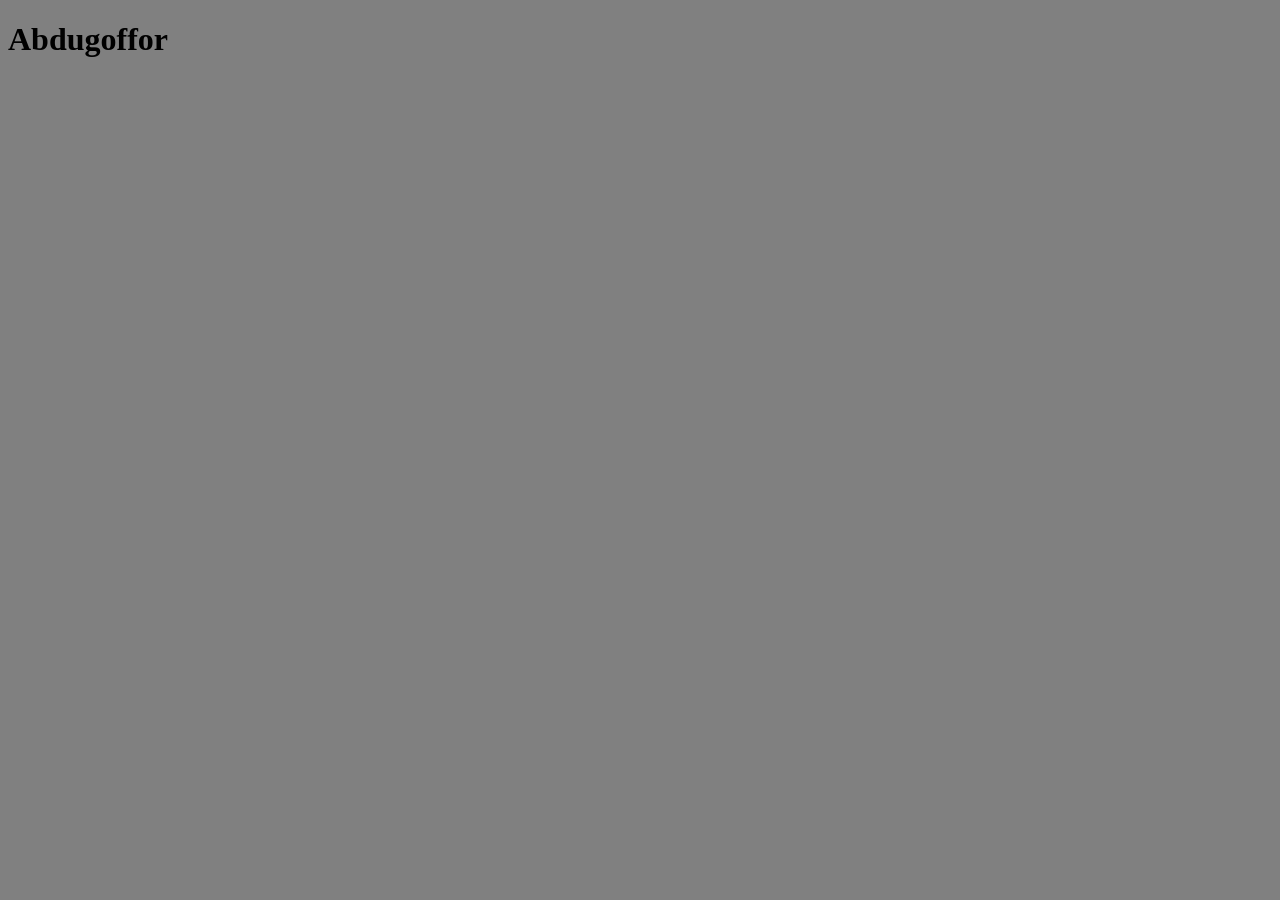
==== index.html @ f46efab1 "test" ====
<!DOCTYPE html>
<html lang="en">
<head>
    <meta charset="UTF-8">
    <meta name="viewport" content="width=device-width, initial-scale=1.0">
    <title>Document</title>
</head>
<body bgcolor="grey">
    <h1>Abdugoffor</h1>
</body>
</html>
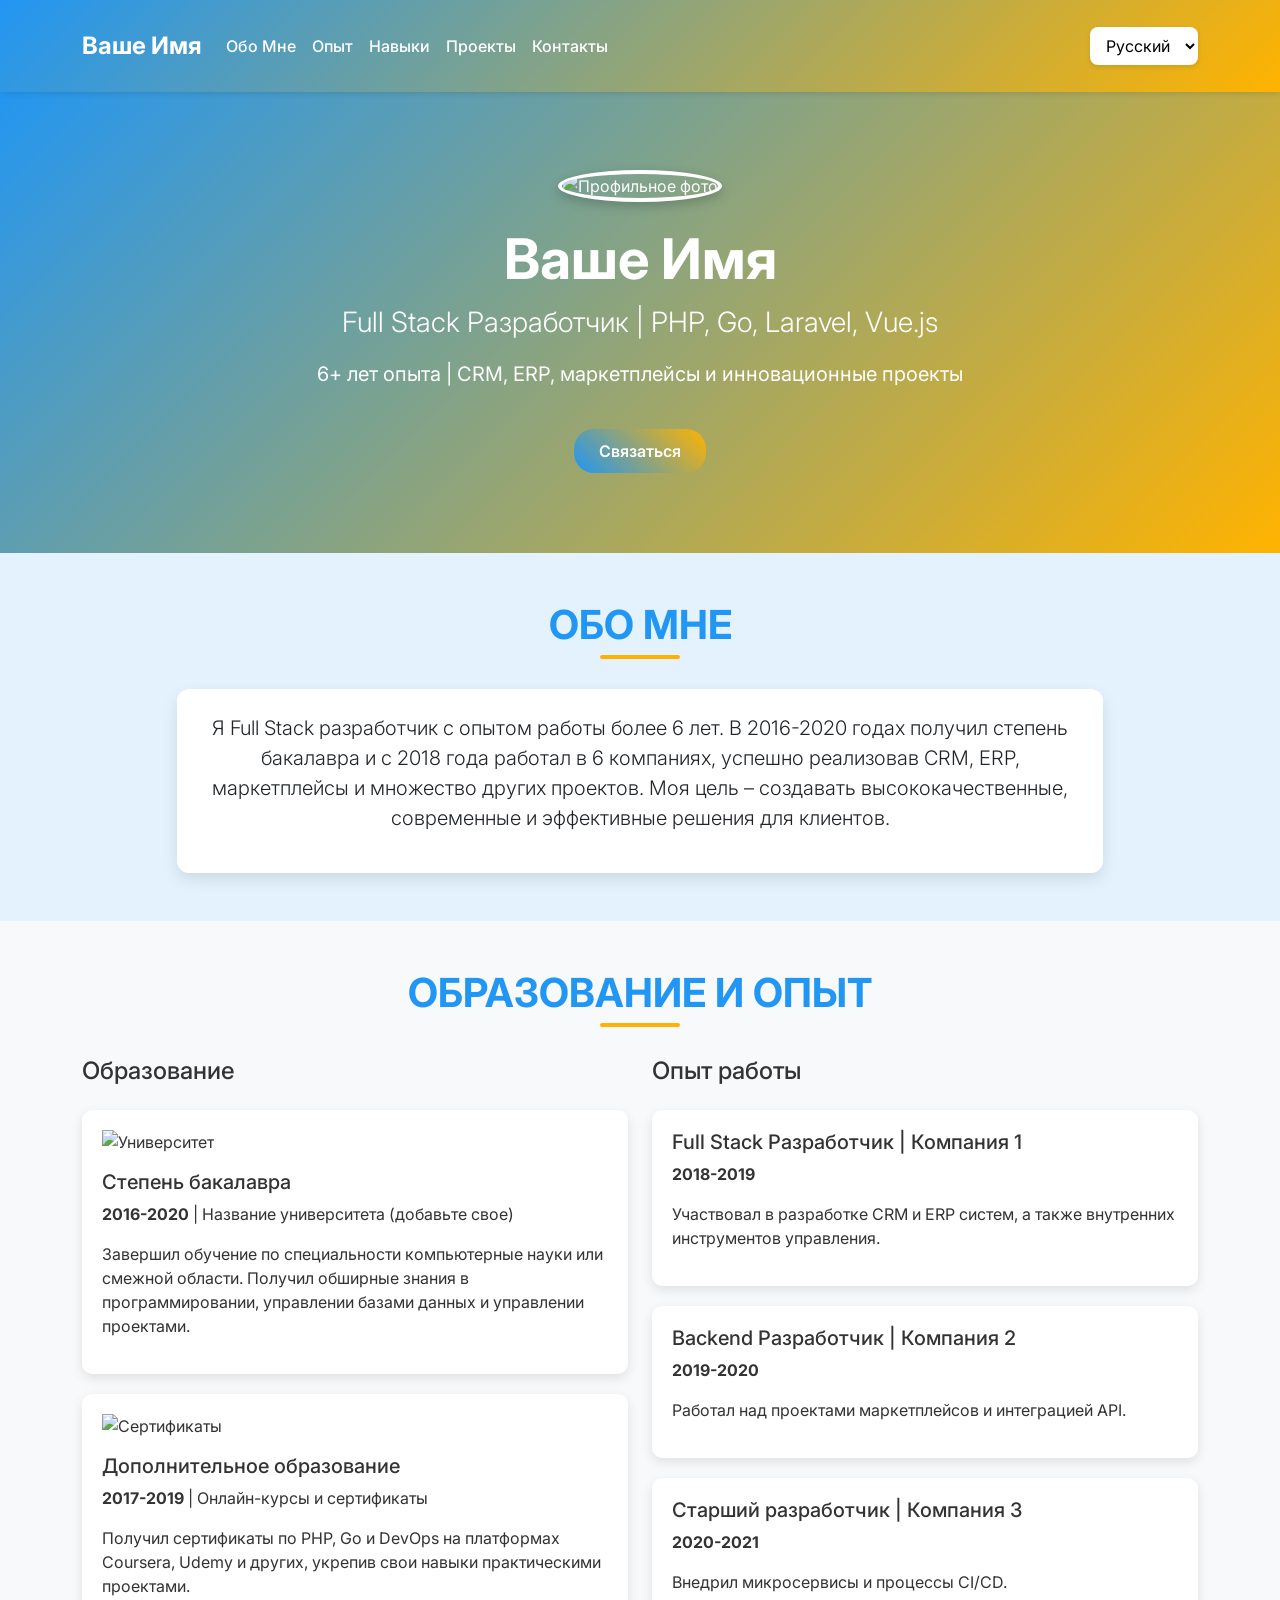
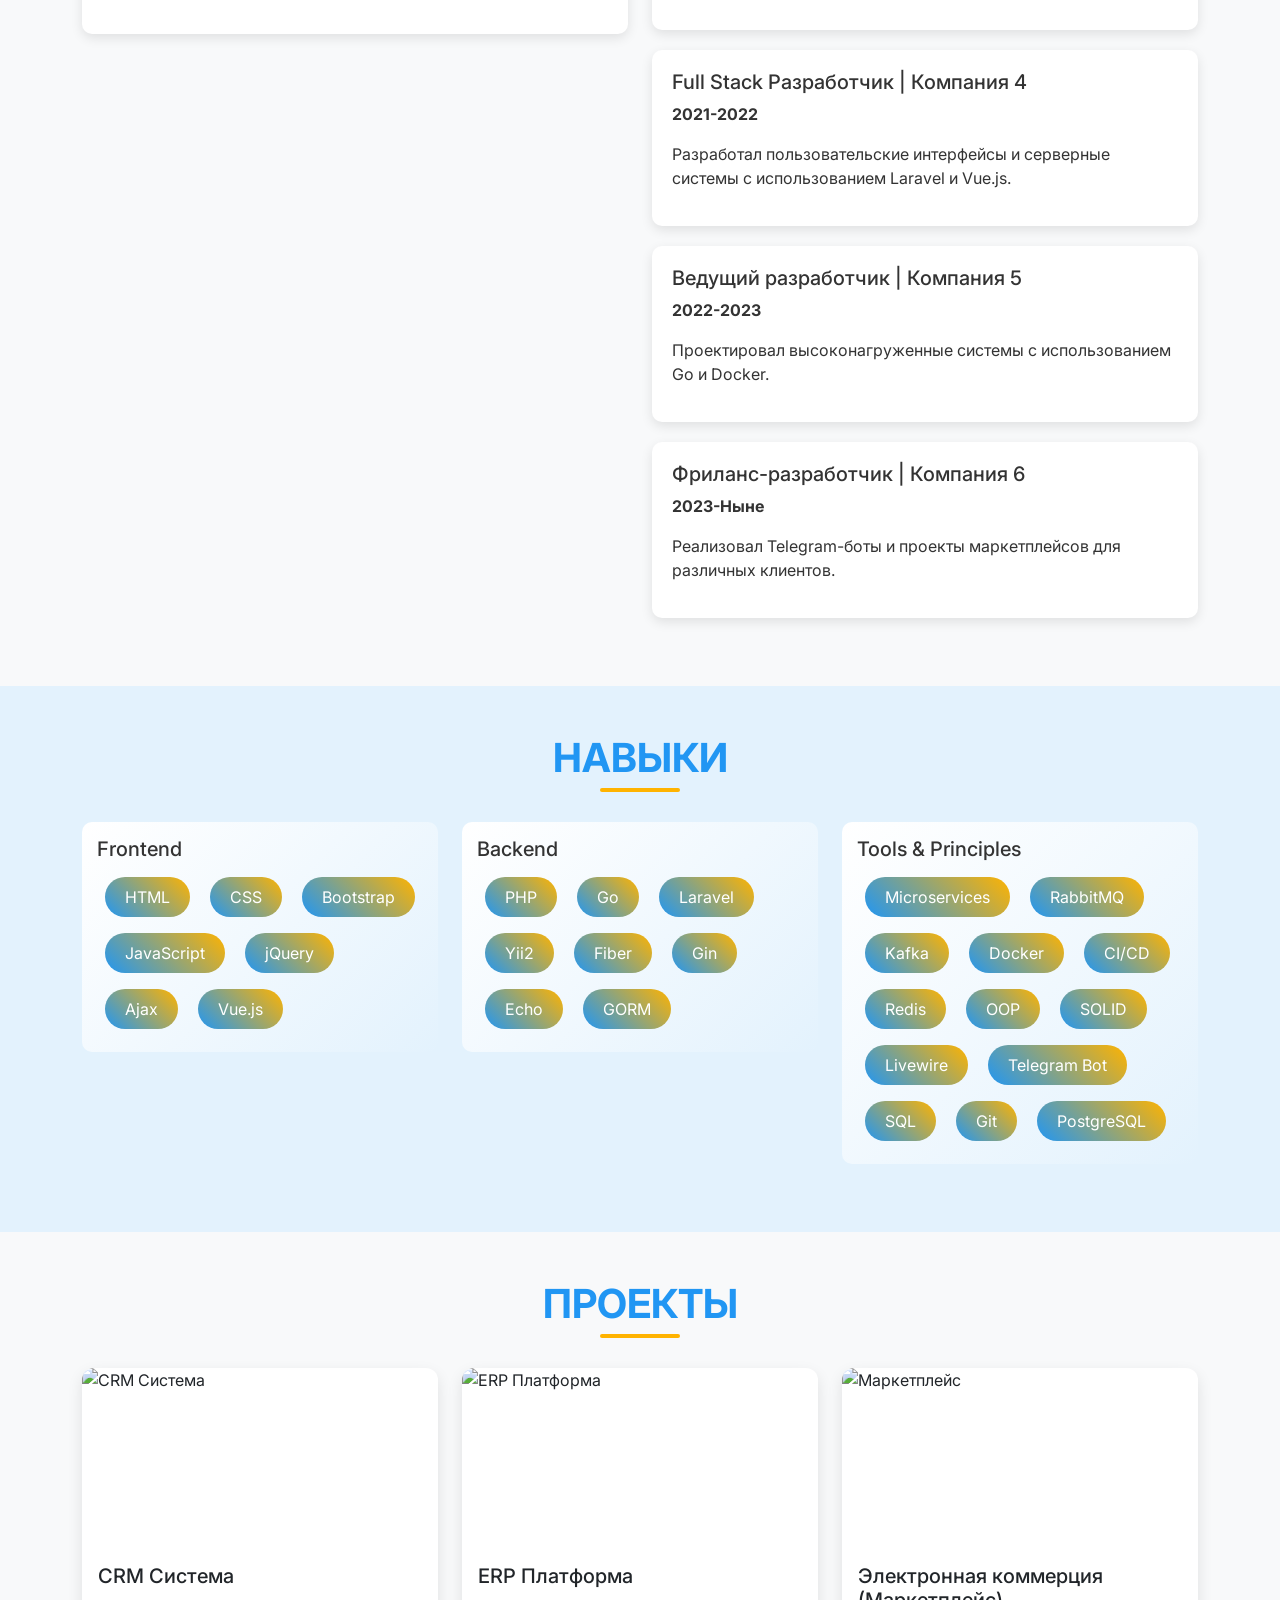
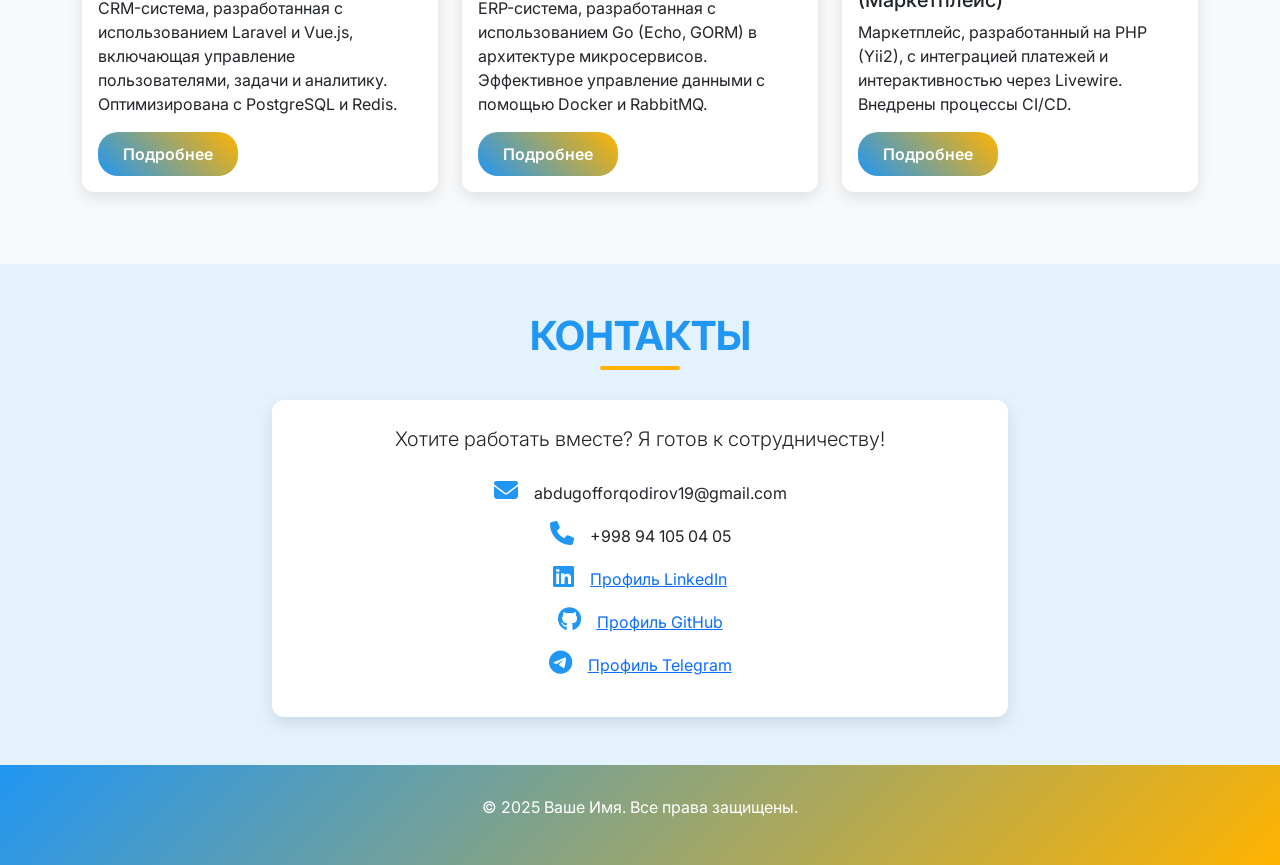
==== commit e0856cbf: "change" ====
--- a/index.html
+++ b/index.html
@@ -1,11 +1,260 @@
 <!DOCTYPE html>
-<html lang="en">
+<html lang="ru">
 <head>
     <meta charset="UTF-8">
     <meta name="viewport" content="width=device-width, initial-scale=1.0">
-    <title>Document</title>
+    <title>Ваше Имя - Full Stack Разработчик</title>
+    <link href="assets/css/bootstrap.min.css" rel="stylesheet">
+    <link rel="stylesheet" href="https://cdnjs.cloudflare.com/ajax/libs/font-awesome/6.4.0/css/all.min.css">
+    <link href="https://fonts.googleapis.com/css2?family=Inter:wght@300;400;600;700&display=swap" rel="stylesheet">
+    <link rel="stylesheet" href="assets/css/style.css">
 </head>
-<body bgcolor="grey">
-    <h1>Abdugoffor</h1>
+<body id="home">
+    <!-- Header with Menu and Language Controls -->
+    <header class="header">
+        <nav class="navbar navbar-expand-lg">
+            <div class="container">
+                <a class="navbar-brand" href="#home" data-translate="nav_name">Ваше Имя</a>
+                <button class="navbar-toggler" type="button" data-bs-toggle="collapse" data-bs-target="#navbarNav"
+                    aria-controls="navbarNav" aria-expanded="false" aria-label="Toggle navigation">
+                    <span class="navbar-toggler-icon"></span>
+                </button>
+                <div class="collapse navbar-collapse" id="navbarNav">
+                    <ul class="navbar-nav me-auto">
+                        <li class="nav-item"><a class="nav-link" href="#about" data-translate="nav_about">Обо Мне</a></li>
+                        <li class="nav-item"><a class="nav-link" href="#experience" data-translate="nav_experience">Опыт</a></li>
+                        <li class="nav-item"><a class="nav-link" href="#skills" data-translate="nav_skills">Навыки</a></li>
+                        <li class="nav-item"><a class="nav-link" href="#projects" data-translate="nav_projects">Проекты</a></li>
+                        <li class="nav-item"><a class="nav-link" href="#contact" data-translate="nav_contact">Контакты</a></li>
+                    </ul>
+                    <div class="header-controls">
+                        <div class="language-switcher">
+                            <select id="languageSelect" onchange="changeLanguage()">
+                                <option value="ru" selected>Русский</option>
+                                <option value="en">English</option>
+                            </select>
+                        </div>
+                    </div>
+                </div>
+            </div>
+        </nav>
+    </header>
+
+    <!-- Hero Section -->
+    <section class="hero-section">
+        <div class="container hero-content">
+            <img src="https://storage.kun.uz/source/7/_3e2YPCYOmhE_zr4Arr4R4EVBAXq-EZ-.jpg" class="profile-img mb-4" alt="Профильное фото">
+            <h1 class="display-4 fw-bold" id="home" data-translate="hero_name">Ваше Имя</h1>
+            <p class="lead fs-3" data-translate="hero_title">Full Stack Разработчик | PHP, Go, Laravel, Vue.js</p>
+            <p class="fs-5" data-translate="hero_desc">6+ лет опыта | CRM, ERP, маркетплейсы и инновационные проекты</p>
+            <a href="#contact" class="btn btn-custom btn-lg mt-4" data-translate="hero_contact">Связаться</a>
+        </div>
+    </section>
+
+    <!-- About Section -->
+    <section id="about" class="py-5">
+        <div class="container">
+            <h2 class="section-title text-center" data-translate="about_title">Обо Мне</h2>
+            <div class="row justify-content-center">
+                <div class="col-lg-10 col-md-12">
+                    <div class="card p-4 animate__animated animate__fadeIn">
+                        <p class="lead text-center" data-translate="about_desc">
+                            Я Full Stack разработчик с опытом работы более 6 лет. В 2016-2020 годах получил степень бакалавра и с 2018 года работал в 6 компаниях, успешно реализовав CRM, ERP, маркетплейсы и множество других проектов. Моя цель – создавать высококачественные, современные и эффективные решения для клиентов.
+                        </p>
+                    </div>
+                </div>
+            </div>
+        </div>
+    </section>
+
+    <!-- Education & Experience Section -->
+    <section id="experience" class="py-5 bg-light">
+        <div class="container">
+            <h2 class="section-title text-center" data-translate="experience_title">Образование и Опыт</h2>
+            <div class="row">
+                <div class="col-lg-6 col-md-12">
+                    <h4 class="mb-4" data-translate="education_title">Образование</h4>
+                    <div class="education-item animate__animated animate__fadeIn">
+                        <img src="https://adu.uz/rasmlar/news/2021/main_photo-2021-06-12_06-43-48-aduphoto1.jpg" class="img-fluid mb-3" alt="Университет">
+                        <h5 data-translate="edu_degree">Степень бакалавра</h5>
+                        <p><strong>2016-2020</strong> | <span data-translate="edu_university">Название университета (добавьте свое)</span></p>
+                        <p data-translate="edu_desc">Завершил обучение по специальности компьютерные науки или смежной области. Получил обширные знания в программировании, управлении базами данных и управлении проектами.</p>
+                    </div>
+                    <div class="education-item animate__animated animate__fadeIn">
+                        <img src="https://udemy-certificate.s3.amazonaws.com/image/UC-64ef4318-1156-4b9f-96ce-d5bc7267505f.jpg" class="img-fluid mb-3" alt="Сертификаты">
+                        <h5 data-translate="edu_additional">Дополнительное образование</h5>
+                        <p><strong>2017-2019</strong> | <span data-translate="edu_courses">Онлайн-курсы и сертификаты</span></p>
+                        <p data-translate="edu_courses_desc">Получил сертификаты по PHP, Go и DevOps на платформах Coursera, Udemy и других, укрепив свои навыки практическими проектами.</p>
+                    </div>
+                </div>
+                <div class="col-lg-6 col-md-12">
+                    <h4 class="mb-4" data-translate="work_title">Опыт работы</h4>
+                    <div class="experience-item animate__animated animate__fadeIn">
+                        <h5 data-translate="job_1_title">Full Stack Разработчик | Компания 1</h5>
+                        <p><strong>2018-2019</strong></p>
+                        <p data-translate="job_1_desc">Участвовал в разработке CRM и ERP систем, а также внутренних инструментов управления.</p>
+                    </div>
+                    <div class="experience-item animate__animated animate__fadeIn">
+                        <h5 data-translate="job_2_title">Backend Разработчик | Компания 2</h5>
+                        <p><strong>2019-2020</strong></p>
+                        <p data-translate="job_2_desc">Работал над проектами маркетплейсов и интеграцией API.</p>
+                    </div>
+                    <div class="experience-item animate__animated animate__fadeIn">
+                        <h5 data-translate="job_3_title">Старший разработчик | Компания 3</h5>
+                        <p><strong>2020-2021</strong></p>
+                        <p data-translate="job_3_desc">Внедрил микросервисы и процессы CI/CD.</p>
+                    </div>
+                    <div class="experience-item animate__animated animate__fadeIn">
+                        <h5 data-translate="job_4_title">Full Stack Разработчик | Компания 4</h5>
+                        <p><strong>2021-2022</strong></p>
+                        <p data-translate="job_4_desc">Разработал пользовательские интерфейсы и серверные системы с использованием Laravel и Vue.js.</p>
+                    </div>
+                    <div class="experience-item animate__animated animate__fadeIn">
+                        <h5 data-translate="job_5_title">Ведущий разработчик | Компания 5</h5>
+                        <p><strong>2022-2023</strong></p>
+                        <p data-translate="job_5_desc">Проектировал высоконагруженные системы с использованием Go и Docker.</p>
+                    </div>
+                    <div class="experience-item animate__animated animate__fadeIn">
+                        <h5 data-translate="job_6_title">Фриланс-разработчик | Компания 6</h5>
+                        <p><strong>2023-Ныне</strong></p>
+                        <p data-translate="job_6_desc">Реализовал Telegram-боты и проекты маркетплейсов для различных клиентов.</p>
+                    </div>
+                </div>
+            </div>
+        </div>
+    </section>
+
+    <!-- Skills Section -->
+    <section id="skills" class="py-5">
+        <div class="container">
+            <h2 class="section-title text-center" data-translate="skills_title">Навыки</h2>
+            <div class="row">
+                <div class="col-md-4 col-sm-6 col-12">
+                    <div class="skill-card animate__animated animate__fadeIn">
+                        <h5 data-translate="frontend_title">Frontend</h5>
+                        <div class="skill-badge">HTML</div>
+                        <div class="skill-badge">CSS</div>
+                        <div class="skill-badge">Bootstrap</div>
+                        <div class="skill-badge">JavaScript</div>
+                        <div class="skill-badge">jQuery</div>
+                        <div class="skill-badge">Ajax</div>
+                        <div class="skill-badge">Vue.js</div>
+                    </div>
+                </div>
+                <div class="col-md-4 col-sm-6 col-12">
+                    <div class="skill-card animate__animated animate__fadeIn">
+                        <h5 data-translate="backend_title">Backend</h5>
+                        <div class="skill-badge">PHP</div>
+                        <div class="skill-badge">Go</div>
+                        <div class="skill-badge">Laravel</div>
+                        <div class="skill-badge">Yii2</div>
+                        <div class="skill-badge">Fiber</div>
+                        <div class="skill-badge">Gin</div>
+                        <div class="skill-badge">Echo</div>
+                        <div class="skill-badge">GORM</div>
+                    </div>
+                </div>
+                <div class="col-md-4 col-sm-6 col-12">
+                    <div class="skill-card animate__animated animate__fadeIn">
+                        <h5 data-translate="tools_title">Tools & Principles</h5>
+                        <div class="skill-badge">Microservices</div>
+                        <div class="skill-badge">RabbitMQ</div>
+                        <div class="skill-badge">Kafka</div>
+                        <div class="skill-badge">Docker</div>
+                        <div class="skill-badge">CI/CD</div>
+                        <div class="skill-badge">Redis</div>
+                        <div class="skill-badge">OOP</div>
+                        <div class="skill-badge">SOLID</div>
+                        <div class="skill-badge">Livewire</div>
+                        <div class="skill-badge">Telegram Bot</div>
+                        <div class="skill-badge">SQL</div>
+                        <div class="skill-badge">Git</div>
+                        <div class="skill-badge">PostgreSQL</div>
+                    </div>
+                </div>
+            </div>
+        </div>
+    </section>
+
+    <!-- Projects Section -->
+    <section id="projects" class="py-5 bg-light">
+        <div class="container">
+            <h2 class="section-title text-center" data-translate="projects_title">Проекты</h2>
+            <div class="row">
+                <div class="col-md-4 col-sm-6 col-12 mb-4">
+                    <div class="card project-card animate__animated animate__fadeIn">
+                        <img src="https://storage.kun.uz/source/7/_3e2YPCYOmhE_zr4Arr4R4EVBAXq-EZ-.jpg" class="card-img-top" alt="CRM Система">
+                        <div class="card-body">
+                            <h5 class="card-title" data-translate="project_1_title">CRM Система</h5>
+                            <p class="card-text" data-translate="project_1_desc">CRM-система, разработанная с использованием Laravel и Vue.js, включающая управление пользователями, задачи и аналитику. Оптимизирована с PostgreSQL и Redis.</p>
+                            <a href="#" class="btn btn-custom" data-translate="project_details">Подробнее</a>
+                        </div>
+                    </div>
+                </div>
+                <div class="col-md-4 col-sm-6 col-12 mb-4">
+                    <div class="card project-card animate__animated animate__fadeIn">
+                        <img src="https://storage.kun.uz/source/7/_3e2YPCYOmhE_zr4Arr4R4EVBAXq-EZ-.jpg" class="card-img-top" alt="ERP Платформа">
+                        <div class="card-body">
+                            <h5 class="card-title" data-translate="project_2_title">ERP Платформа</h5>
+                            <p class="card-text" data-translate="project_2_desc">ERP-система, разработанная с использованием Go (Echo, GORM) в архитектуре микросервисов. Эффективное управление данными с помощью Docker и RabbitMQ.</p>
+                            <a href="#" class="btn btn-custom" data-translate="project_details">Подробнее</a>
+                        </div>
+                    </div>
+                </div>
+                <div class="col-md-4 col-sm-6 col-12 mb-4">
+                    <div class="card project-card animate__animated animate__fadeIn">
+                        <img src="https://storage.kun.uz/source/7/_3e2YPCYOmhE_zr4Arr4R4EVBAXq-EZ-.jpg" class="card-img-top" alt="Маркетплейс">
+                        <div class="card-body">
+                            <h5 class="card-title" data-translate="project_3_title">Электронная коммерция (Маркетплейс)</h5>
+                            <p class="card-text" data-translate="project_3_desc">Маркетплейс, разработанный на PHP (Yii2), с интеграцией платежей и интерактивностью через Livewire. Внедрены процессы CI/CD.</p>
+                            <a href="#" class="btn btn-custom" data-translate="project_details">Подробнее</a>
+                        </div>
+                    </div>
+                </div>
+            </div>
+        </div>
+    </section>
+
+    <!-- Contact Section -->
+    <section id="contact" class="py-5">
+        <div class="container">
+            <h2 class="section-title text-center" data-translate="contact_title">Контакты</h2>
+            <div class="row justify-content-center">
+                <div class="col-lg-8 col-md-10 col-12">
+                    <div class="card p-4 animate__animated animate__fadeIn">
+                        <p class="text-center lead mb-4" data-translate="contact_desc">Хотите работать вместе? Я готов к сотрудничеству!</p>
+                        <div class="text-center">
+                            <p><i class="fas fa-envelope contact-icon"></i> abdugofforqodirov19@gmail.com</p>
+                            <p><i class="fas fa-phone contact-icon"></i>
+                                <span data-translate="contact_phone_ru">+998 94 105 04 05</span>
+                            </p>
+                            <p>
+                                <i class="fab fa-linkedin contact-icon"></i>
+                                <a href="https://www.linkedin.com/in/abdug%CA%BBoffor-qodirov-458113233/?utm_source=share&utm_campaign=share_via&utm_content=profile&utm_medium=android_app" target="_blank" data-translate="contact_linkedin">Профиль LinkedIn</a>
+                            </p>
+                            <p>
+                                <i class="fab fa-github contact-icon"></i>
+                                <a href="https://github.com/Abdugoffor" target="_blank" data-translate="contact_github">Профиль GitHub</a>
+                            </p>
+                            <p>
+                                <i class="fab fa-telegram contact-icon"></i>
+                                <a href="https://t.me/Qodirov_Abdugoffor" target="_blank" data-translate="contact_telegram">Профиль Telegram</a>
+                            </p>
+                        </div>
+                    </div>
+                </div>
+            </div>
+        </div>
+    </section>
+
+    <!-- Footer -->
+    <footer>
+        <div class="container position-relative">
+            <p data-translate="footer_text">&copy; 2025 Ваше Имя. Все права защищены.</p>
+        </div>
+    </footer>
+
+    <script src="assets/js/bootstrap.min.js"></script>
+    <script src="assets/js/main.js"></script>
 </body>
 </html>
--- a/assets/css/style.css
+++ b/assets/css/style.css
@@ -0,0 +1,357 @@
+body {
+    font-family: 'Inter', sans-serif;
+    background-color: #E3F2FD;
+    color: #333;
+    overflow-x: hidden;
+}
+
+.header {
+    background: linear-gradient(135deg, #2196F3, #FFB300);
+    padding: 15px 0;
+    position: fixed;
+    top: 0;
+    width: 100%;
+    z-index: 1000;
+    box-shadow: 0 2px 5px rgba(0, 0, 0, 0.1);
+}
+
+.navbar-brand {
+    color: #fff;
+    font-weight: 700;
+    font-size: 1.5rem;
+}
+
+.navbar-brand:hover {
+    color: #FFB300;
+}
+
+.navbar {
+    background: transparent;
+}
+
+.navbar-toggler {
+    border: none;
+    padding: 5px;
+}
+
+.navbar-toggler-icon {
+    background-image: url("data:image/svg+xml,%3csvg xmlns='http://www.w3.org/2000/svg' viewBox='0 0 30 30'%3e%3cpath stroke='rgba(255, 255, 255, 0.9)' stroke-width='2' stroke-linecap='round' stroke-miterlimit='10' d='M4 7h22M4 15h22M4 23h22'/%3e%3c/svg%3e");
+}
+
+.navbar-collapse {
+    transition: max-height 0.15s ease-in-out;
+}
+
+.navbar-nav .nav-link {
+    color: #fff;
+    font-weight: 500;
+    padding: 10px 15px;
+    transition: color 0.3s;
+}
+
+.navbar-nav .nav-link:hover {
+    color: #FFB300;
+}
+
+.header-controls {
+    display: flex;
+    align-items: center;
+    gap: 10px;
+}
+
+.language-switcher select {
+    background: #fff;
+    border: none;
+    padding: 8px 12px;
+    border-radius: 8px;
+    cursor: pointer;
+    box-shadow: 0 2px 5px rgba(0, 0, 0, 0.1);
+}
+
+.hero-section {
+    background: linear-gradient(135deg, #2196F3, #FFB300);
+    color: white;
+    padding: 100px 0 80px;
+    text-align: center;
+    position: relative;
+    margin-top: 70px;
+}
+
+.hero-section::before {
+    content: '';
+    position: absolute;
+    top: 0;
+    left: 0;
+    width: 100%;
+    height: 100%;
+    background: url('https://images.unsplash.com/photo-1516321319230-58e7055b0af8') no-repeat center center/cover;
+    opacity: 0.15;
+    z-index: 0;
+}
+
+.hero-content {
+    position: relative;
+    z-index: 1;
+}
+
+.section-title {
+    font-size: 2.5rem;
+    font-weight: 700;
+    margin-bottom: 40px;
+    color: #2196F3;
+    position: relative;
+    text-transform: uppercase;
+}
+
+.section-title::after {
+    content: '';
+    width: 80px;
+    height: 4px;
+    background: #FFB300;
+    position: absolute;
+    bottom: -10px;
+    left: 50%;
+    transform: translateX(-50%);
+    border-radius: 4px;
+}
+
+.card {
+    border: none;
+    border-radius: 12px;
+    background: #fff;
+    box-shadow: 0 6px 15px rgba(0, 0, 0, 0.1);
+    transition: transform 0.3s, box-shadow 0.3s;
+}
+
+.card:hover {
+    transform: translateY(-8px);
+    box-shadow: 0 12px 25px rgba(33, 150, 243, 0.3);
+}
+
+.skill-card {
+    background: linear-gradient(135deg, #ffffff, #E3F2FD);
+    padding: 15px;
+    border-radius: 10px;
+    margin-bottom: 20px;
+}
+
+.skill-badge {
+    font-size: 1rem;
+    padding: 8px 20px;
+    margin: 8px;
+    background: linear-gradient(45deg, #2196F3, #FFB300);
+    color: white;
+    border-radius: 20px;
+    display: inline-block;
+    transition: transform 0.2s;
+}
+
+.skill-badge:hover {
+    transform: scale(1.05);
+}
+
+.project-card img {
+    height: 180px;
+    object-fit: cover;
+    border-top-left-radius: 12px;
+    border-top-right-radius: 12px;
+}
+
+.experience-item,
+.education-item {
+    position: relative;
+    padding: 20px;
+    background: #fff;
+    border-radius: 10px;
+    margin-bottom: 20px;
+    box-shadow: 0 4px 12px rgba(0, 0, 0, 0.1);
+    transition: transform 0.3s;
+}
+
+.experience-item:hover,
+.education-item:hover {
+    transform: translateY(-5px);
+}
+
+.contact-icon {
+    font-size: 1.5rem;
+    margin-right: 12px;
+    color: #2196F3;
+    transition: color 0.3s;
+}
+
+.contact-icon:hover {
+    color: #FFB300;
+}
+
+footer {
+    background: linear-gradient(135deg, #2196F3, #FFB300);
+    color: white;
+    padding: 30px 0;
+    text-align: center;
+    position: relative;
+}
+
+footer::before {
+    content: '';
+    position: absolute;
+    top: 0;
+    left: 0;
+    width: 100%;
+    height: 100%;
+    background: url('https://images.unsplash.com/photo-1516321319230-58e7055b0af8') no-repeat center center/cover;
+    opacity: 0.1;
+}
+
+.btn-custom {
+    background: linear-gradient(45deg, #2196F3, #FFB300);
+    color: white;
+    border: none;
+    padding: 10px 25px;
+    border-radius: 20px;
+    font-size: 1rem;
+    font-weight: 600;
+    transition: transform 0.3s, box-shadow 0.3s, filter 0.3s;
+}
+
+.btn-custom:hover {
+    transform: scale(1.05);
+    box-shadow: 0 6px 15px rgba(33, 150, 243, 0.4);
+    filter: brightness(1.2);
+}
+
+.profile-img {
+    width: 120px;
+    height: 120px;
+    border-radius: 50%;
+    object-fit: cover;
+    border: 4px solid #fff;
+    box-shadow: 0 4px 12px rgba(0, 0, 0, 0.2);
+    transition: transform 0.3s;
+}
+
+.profile-img:hover {
+    transform: scale(1.05);
+}
+
+.education-card img {
+    height: 160px;
+    object-fit: cover;
+    border-radius: 10px;
+    margin-bottom: 15px;
+}
+
+/* Responsive styles */
+@media (max-width: 991.98px) {
+    .header {
+        padding: 10px 0;
+    }
+
+    .navbar-collapse {
+        background: linear-gradient(135deg, #2196F3, #FFB300);
+        padding: 10px;
+        border-radius: 8px;
+        max-height: 80vh;
+        overflow-y: auto;
+        margin-top: 10px;
+    }
+
+    .navbar-nav {
+        text-align: center;
+    }
+
+    .nav-link {
+        padding: 10px 0;
+        font-size: 1.1rem;
+    }
+
+    .header-controls {
+        margin-top: 10px;
+        justify-content: center;
+    }
+
+    .hero-section {
+        padding: 80px 0 60px;
+        margin-top: 60px;
+    }
+
+    .section-title {
+        font-size: 2rem;
+    }
+
+    .project-card img,
+    .education-card img {
+        height: 140px;
+    }
+}
+
+@media (max-width: 767.98px) {
+    .hero-section {
+        padding: 60px 0 40px;
+    }
+
+    .section-title {
+        font-size: 1.8rem;
+    }
+
+    .profile-img {
+        width: 100px;
+        height: 100px;
+    }
+
+    .experience-item,
+    .education-item {
+        padding: 15px;
+    }
+
+    .skill-card {
+        padding: 10px;
+    }
+
+    .skill-badge {
+        font-size: 0.9rem;
+        padding: 6px 15px;
+        margin: 5px;
+    }
+
+    .project-card img,
+    .education-card img {
+        height: 120px;
+    }
+}
+
+@media (max-width: 575.98px) {
+    .header {
+        padding: 8px 0;
+    }
+
+    .navbar-brand {
+        font-size: 1.2rem;
+    }
+
+    .hero-section {
+        padding: 50px 0 30px;
+        margin-top: 50px;
+    }
+
+    .section-title {
+        font-size: 1.5rem;
+    }
+
+    .btn-custom {
+        padding: 8px 20px;
+        font-size: 0.9rem;
+    }
+
+    .contact-icon {
+        font-size: 1.2rem;
+    }
+
+    .navbar-collapse {
+        padding: 8px;
+    }
+
+    .nav-link {
+        font-size: 1rem;
+    }
+}
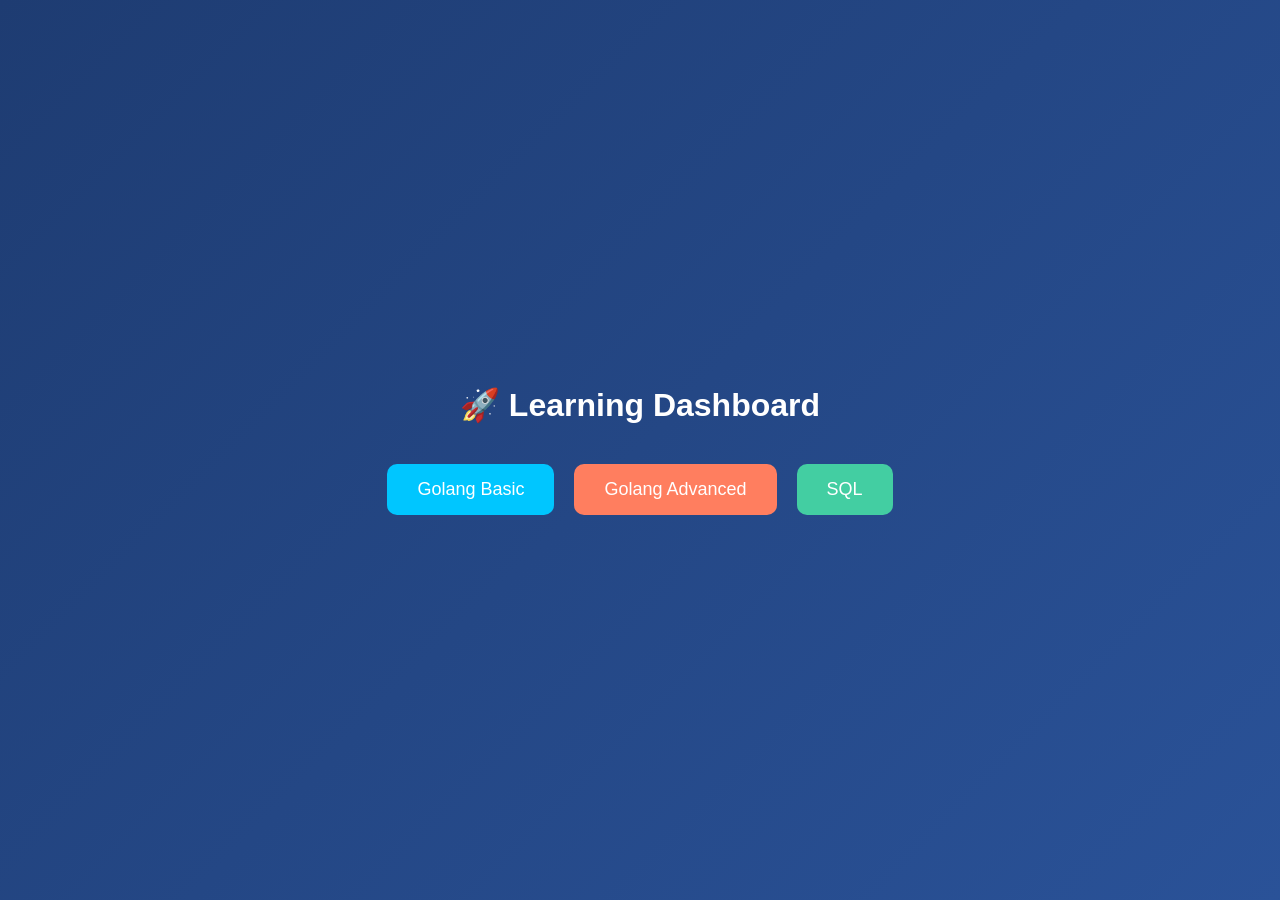
==== commit 91266491: "savollar" ====
--- a/index.html
+++ b/index.html
@@ -1,260 +1,92 @@
 <!DOCTYPE html>
-<html lang="ru">
+<html lang="en">
+
 <head>
     <meta charset="UTF-8">
-    <meta name="viewport" content="width=device-width, initial-scale=1.0">
-    <title>Ваше Имя - Full Stack Разработчик</title>
-    <link href="assets/css/bootstrap.min.css" rel="stylesheet">
-    <link rel="stylesheet" href="https://cdnjs.cloudflare.com/ajax/libs/font-awesome/6.4.0/css/all.min.css">
-    <link href="https://fonts.googleapis.com/css2?family=Inter:wght@300;400;600;700&display=swap" rel="stylesheet">
-    <link rel="stylesheet" href="assets/css/style.css">
+    <title>Learning Hub</title>
+    <style>
+        * {
+            margin: 0;
+            padding: 0;
+            box-sizing: border-box;
+            font-family: Arial, sans-serif;
+        }
+
+        body {
+            height: 100vh;
+            display: flex;
+            justify-content: center;
+            align-items: center;
+            background: linear-gradient(135deg, #1e3c72, #2a5298);
+        }
+
+        .container {
+            text-align: center;
+        }
+
+        h1 {
+            color: white;
+            margin-bottom: 40px;
+            font-size: 32px;
+        }
+
+        .buttons {
+            display: flex;
+            gap: 20px;
+            justify-content: center;
+        }
+
+        .btn {
+            padding: 15px 30px;
+            border: none;
+            border-radius: 10px;
+            font-size: 18px;
+            cursor: pointer;
+            transition: 0.3s;
+            text-decoration: none;
+            color: white;
+            display: inline-block;
+        }
+
+        .basic {
+            background: #00c6ff;
+        }
+
+        .advanced {
+            background: #ff7e5f;
+        }
+
+        .sql {
+            background: #43cea2;
+        }
+
+        .btn:hover {
+            transform: scale(1.1);
+            box-shadow: 0 10px 25px rgba(0, 0, 0, 0.3);
+        }
+    </style>
 </head>
-<body id="home">
-    <!-- Header with Menu and Language Controls -->
-    <header class="header">
-        <nav class="navbar navbar-expand-lg">
-            <div class="container">
-                <a class="navbar-brand" href="#home" data-translate="nav_name">Ваше Имя</a>
-                <button class="navbar-toggler" type="button" data-bs-toggle="collapse" data-bs-target="#navbarNav"
-                    aria-controls="navbarNav" aria-expanded="false" aria-label="Toggle navigation">
-                    <span class="navbar-toggler-icon"></span>
-                </button>
-                <div class="collapse navbar-collapse" id="navbarNav">
-                    <ul class="navbar-nav me-auto">
-                        <li class="nav-item"><a class="nav-link" href="#about" data-translate="nav_about">Обо Мне</a></li>
-                        <li class="nav-item"><a class="nav-link" href="#experience" data-translate="nav_experience">Опыт</a></li>
-                        <li class="nav-item"><a class="nav-link" href="#skills" data-translate="nav_skills">Навыки</a></li>
-                        <li class="nav-item"><a class="nav-link" href="#projects" data-translate="nav_projects">Проекты</a></li>
-                        <li class="nav-item"><a class="nav-link" href="#contact" data-translate="nav_contact">Контакты</a></li>
-                    </ul>
-                    <div class="header-controls">
-                        <div class="language-switcher">
-                            <select id="languageSelect" onchange="changeLanguage()">
-                                <option value="ru" selected>Русский</option>
-                                <option value="en">English</option>
-                            </select>
-                        </div>
-                    </div>
-                </div>
-            </div>
-        </nav>
-    </header>
 
-    <!-- Hero Section -->
-    <section class="hero-section">
-        <div class="container hero-content">
-            <img src="https://storage.kun.uz/source/7/_3e2YPCYOmhE_zr4Arr4R4EVBAXq-EZ-.jpg" class="profile-img mb-4" alt="Профильное фото">
-            <h1 class="display-4 fw-bold" id="home" data-translate="hero_name">Ваше Имя</h1>
-            <p class="lead fs-3" data-translate="hero_title">Full Stack Разработчик | PHP, Go, Laravel, Vue.js</p>
-            <p class="fs-5" data-translate="hero_desc">6+ лет опыта | CRM, ERP, маркетплейсы и инновационные проекты</p>
-            <a href="#contact" class="btn btn-custom btn-lg mt-4" data-translate="hero_contact">Связаться</a>
+<body>
+
+    <div class="container">
+        <h1>🚀 Learning Dashboard</h1>
+
+        <div class="buttons">
+            <a href="les/golang1.html" target="_blank" class="btn basic">
+                Golang Basic
+            </a>
+
+            <a href="les/golang2.html" target="_blank" class="btn advanced">
+                Golang Advanced
+            </a>
+
+            <a href="les/sql.html" target="_blank" class="btn sql">
+                SQL
+            </a>
         </div>
-    </section>
+    </div>
 
-    <!-- About Section -->
-    <section id="about" class="py-5">
-        <div class="container">
-            <h2 class="section-title text-center" data-translate="about_title">Обо Мне</h2>
-            <div class="row justify-content-center">
-                <div class="col-lg-10 col-md-12">
-                    <div class="card p-4 animate__animated animate__fadeIn">
-                        <p class="lead text-center" data-translate="about_desc">
-                            Я Full Stack разработчик с опытом работы более 6 лет. В 2016-2020 годах получил степень бакалавра и с 2018 года работал в 6 компаниях, успешно реализовав CRM, ERP, маркетплейсы и множество других проектов. Моя цель – создавать высококачественные, современные и эффективные решения для клиентов.
-                        </p>
-                    </div>
-                </div>
-            </div>
-        </div>
-    </section>
+</body>
 
-    <!-- Education & Experience Section -->
-    <section id="experience" class="py-5 bg-light">
-        <div class="container">
-            <h2 class="section-title text-center" data-translate="experience_title">Образование и Опыт</h2>
-            <div class="row">
-                <div class="col-lg-6 col-md-12">
-                    <h4 class="mb-4" data-translate="education_title">Образование</h4>
-                    <div class="education-item animate__animated animate__fadeIn">
-                        <img src="https://adu.uz/rasmlar/news/2021/main_photo-2021-06-12_06-43-48-aduphoto1.jpg" class="img-fluid mb-3" alt="Университет">
-                        <h5 data-translate="edu_degree">Степень бакалавра</h5>
-                        <p><strong>2016-2020</strong> | <span data-translate="edu_university">Название университета (добавьте свое)</span></p>
-                        <p data-translate="edu_desc">Завершил обучение по специальности компьютерные науки или смежной области. Получил обширные знания в программировании, управлении базами данных и управлении проектами.</p>
-                    </div>
-                    <div class="education-item animate__animated animate__fadeIn">
-                        <img src="https://udemy-certificate.s3.amazonaws.com/image/UC-64ef4318-1156-4b9f-96ce-d5bc7267505f.jpg" class="img-fluid mb-3" alt="Сертификаты">
-                        <h5 data-translate="edu_additional">Дополнительное образование</h5>
-                        <p><strong>2017-2019</strong> | <span data-translate="edu_courses">Онлайн-курсы и сертификаты</span></p>
-                        <p data-translate="edu_courses_desc">Получил сертификаты по PHP, Go и DevOps на платформах Coursera, Udemy и других, укрепив свои навыки практическими проектами.</p>
-                    </div>
-                </div>
-                <div class="col-lg-6 col-md-12">
-                    <h4 class="mb-4" data-translate="work_title">Опыт работы</h4>
-                    <div class="experience-item animate__animated animate__fadeIn">
-                        <h5 data-translate="job_1_title">Full Stack Разработчик | Компания 1</h5>
-                        <p><strong>2018-2019</strong></p>
-                        <p data-translate="job_1_desc">Участвовал в разработке CRM и ERP систем, а также внутренних инструментов управления.</p>
-                    </div>
-                    <div class="experience-item animate__animated animate__fadeIn">
-                        <h5 data-translate="job_2_title">Backend Разработчик | Компания 2</h5>
-                        <p><strong>2019-2020</strong></p>
-                        <p data-translate="job_2_desc">Работал над проектами маркетплейсов и интеграцией API.</p>
-                    </div>
-                    <div class="experience-item animate__animated animate__fadeIn">
-                        <h5 data-translate="job_3_title">Старший разработчик | Компания 3</h5>
-                        <p><strong>2020-2021</strong></p>
-                        <p data-translate="job_3_desc">Внедрил микросервисы и процессы CI/CD.</p>
-                    </div>
-                    <div class="experience-item animate__animated animate__fadeIn">
-                        <h5 data-translate="job_4_title">Full Stack Разработчик | Компания 4</h5>
-                        <p><strong>2021-2022</strong></p>
-                        <p data-translate="job_4_desc">Разработал пользовательские интерфейсы и серверные системы с использованием Laravel и Vue.js.</p>
-                    </div>
-                    <div class="experience-item animate__animated animate__fadeIn">
-                        <h5 data-translate="job_5_title">Ведущий разработчик | Компания 5</h5>
-                        <p><strong>2022-2023</strong></p>
-                        <p data-translate="job_5_desc">Проектировал высоконагруженные системы с использованием Go и Docker.</p>
-                    </div>
-                    <div class="experience-item animate__animated animate__fadeIn">
-                        <h5 data-translate="job_6_title">Фриланс-разработчик | Компания 6</h5>
-                        <p><strong>2023-Ныне</strong></p>
-                        <p data-translate="job_6_desc">Реализовал Telegram-боты и проекты маркетплейсов для различных клиентов.</p>
-                    </div>
-                </div>
-            </div>
-        </div>
-    </section>
-
-    <!-- Skills Section -->
-    <section id="skills" class="py-5">
-        <div class="container">
-            <h2 class="section-title text-center" data-translate="skills_title">Навыки</h2>
-            <div class="row">
-                <div class="col-md-4 col-sm-6 col-12">
-                    <div class="skill-card animate__animated animate__fadeIn">
-                        <h5 data-translate="frontend_title">Frontend</h5>
-                        <div class="skill-badge">HTML</div>
-                        <div class="skill-badge">CSS</div>
-                        <div class="skill-badge">Bootstrap</div>
-                        <div class="skill-badge">JavaScript</div>
-                        <div class="skill-badge">jQuery</div>
-                        <div class="skill-badge">Ajax</div>
-                        <div class="skill-badge">Vue.js</div>
-                    </div>
-                </div>
-                <div class="col-md-4 col-sm-6 col-12">
-                    <div class="skill-card animate__animated animate__fadeIn">
-                        <h5 data-translate="backend_title">Backend</h5>
-                        <div class="skill-badge">PHP</div>
-                        <div class="skill-badge">Go</div>
-                        <div class="skill-badge">Laravel</div>
-                        <div class="skill-badge">Yii2</div>
-                        <div class="skill-badge">Fiber</div>
-                        <div class="skill-badge">Gin</div>
-                        <div class="skill-badge">Echo</div>
-                        <div class="skill-badge">GORM</div>
-                    </div>
-                </div>
-                <div class="col-md-4 col-sm-6 col-12">
-                    <div class="skill-card animate__animated animate__fadeIn">
-                        <h5 data-translate="tools_title">Tools & Principles</h5>
-                        <div class="skill-badge">Microservices</div>
-                        <div class="skill-badge">RabbitMQ</div>
-                        <div class="skill-badge">Kafka</div>
-                        <div class="skill-badge">Docker</div>
-                        <div class="skill-badge">CI/CD</div>
-                        <div class="skill-badge">Redis</div>
-                        <div class="skill-badge">OOP</div>
-                        <div class="skill-badge">SOLID</div>
-                        <div class="skill-badge">Livewire</div>
-                        <div class="skill-badge">Telegram Bot</div>
-                        <div class="skill-badge">SQL</div>
-                        <div class="skill-badge">Git</div>
-                        <div class="skill-badge">PostgreSQL</div>
-                    </div>
-                </div>
-            </div>
-        </div>
-    </section>
-
-    <!-- Projects Section -->
-    <section id="projects" class="py-5 bg-light">
-        <div class="container">
-            <h2 class="section-title text-center" data-translate="projects_title">Проекты</h2>
-            <div class="row">
-                <div class="col-md-4 col-sm-6 col-12 mb-4">
-                    <div class="card project-card animate__animated animate__fadeIn">
-                        <img src="https://storage.kun.uz/source/7/_3e2YPCYOmhE_zr4Arr4R4EVBAXq-EZ-.jpg" class="card-img-top" alt="CRM Система">
-                        <div class="card-body">
-                            <h5 class="card-title" data-translate="project_1_title">CRM Система</h5>
-                            <p class="card-text" data-translate="project_1_desc">CRM-система, разработанная с использованием Laravel и Vue.js, включающая управление пользователями, задачи и аналитику. Оптимизирована с PostgreSQL и Redis.</p>
-                            <a href="#" class="btn btn-custom" data-translate="project_details">Подробнее</a>
-                        </div>
-                    </div>
-                </div>
-                <div class="col-md-4 col-sm-6 col-12 mb-4">
-                    <div class="card project-card animate__animated animate__fadeIn">
-                        <img src="https://storage.kun.uz/source/7/_3e2YPCYOmhE_zr4Arr4R4EVBAXq-EZ-.jpg" class="card-img-top" alt="ERP Платформа">
-                        <div class="card-body">
-                            <h5 class="card-title" data-translate="project_2_title">ERP Платформа</h5>
-                            <p class="card-text" data-translate="project_2_desc">ERP-система, разработанная с использованием Go (Echo, GORM) в архитектуре микросервисов. Эффективное управление данными с помощью Docker и RabbitMQ.</p>
-                            <a href="#" class="btn btn-custom" data-translate="project_details">Подробнее</a>
-                        </div>
-                    </div>
-                </div>
-                <div class="col-md-4 col-sm-6 col-12 mb-4">
-                    <div class="card project-card animate__animated animate__fadeIn">
-                        <img src="https://storage.kun.uz/source/7/_3e2YPCYOmhE_zr4Arr4R4EVBAXq-EZ-.jpg" class="card-img-top" alt="Маркетплейс">
-                        <div class="card-body">
-                            <h5 class="card-title" data-translate="project_3_title">Электронная коммерция (Маркетплейс)</h5>
-                            <p class="card-text" data-translate="project_3_desc">Маркетплейс, разработанный на PHP (Yii2), с интеграцией платежей и интерактивностью через Livewire. Внедрены процессы CI/CD.</p>
-                            <a href="#" class="btn btn-custom" data-translate="project_details">Подробнее</a>
-                        </div>
-                    </div>
-                </div>
-            </div>
-        </div>
-    </section>
-
-    <!-- Contact Section -->
-    <section id="contact" class="py-5">
-        <div class="container">
-            <h2 class="section-title text-center" data-translate="contact_title">Контакты</h2>
-            <div class="row justify-content-center">
-                <div class="col-lg-8 col-md-10 col-12">
-                    <div class="card p-4 animate__animated animate__fadeIn">
-                        <p class="text-center lead mb-4" data-translate="contact_desc">Хотите работать вместе? Я готов к сотрудничеству!</p>
-                        <div class="text-center">
-                            <p><i class="fas fa-envelope contact-icon"></i> abdugofforqodirov19@gmail.com</p>
-                            <p><i class="fas fa-phone contact-icon"></i>
-                                <span data-translate="contact_phone_ru">+998 94 105 04 05</span>
-                            </p>
-                            <p>
-                                <i class="fab fa-linkedin contact-icon"></i>
-                                <a href="https://www.linkedin.com/in/abdug%CA%BBoffor-qodirov-458113233/?utm_source=share&utm_campaign=share_via&utm_content=profile&utm_medium=android_app" target="_blank" data-translate="contact_linkedin">Профиль LinkedIn</a>
-                            </p>
-                            <p>
-                                <i class="fab fa-github contact-icon"></i>
-                                <a href="https://github.com/Abdugoffor" target="_blank" data-translate="contact_github">Профиль GitHub</a>
-                            </p>
-                            <p>
-                                <i class="fab fa-telegram contact-icon"></i>
-                                <a href="https://t.me/Qodirov_Abdugoffor" target="_blank" data-translate="contact_telegram">Профиль Telegram</a>
-                            </p>
-                        </div>
-                    </div>
-                </div>
-            </div>
-        </div>
-    </section>
-
-    <!-- Footer -->
-    <footer>
-        <div class="container position-relative">
-            <p data-translate="footer_text">&copy; 2025 Ваше Имя. Все права защищены.</p>
-        </div>
-    </footer>
-
-    <script src="assets/js/bootstrap.min.js"></script>
-    <script src="assets/js/main.js"></script>
-</body>
 </html>
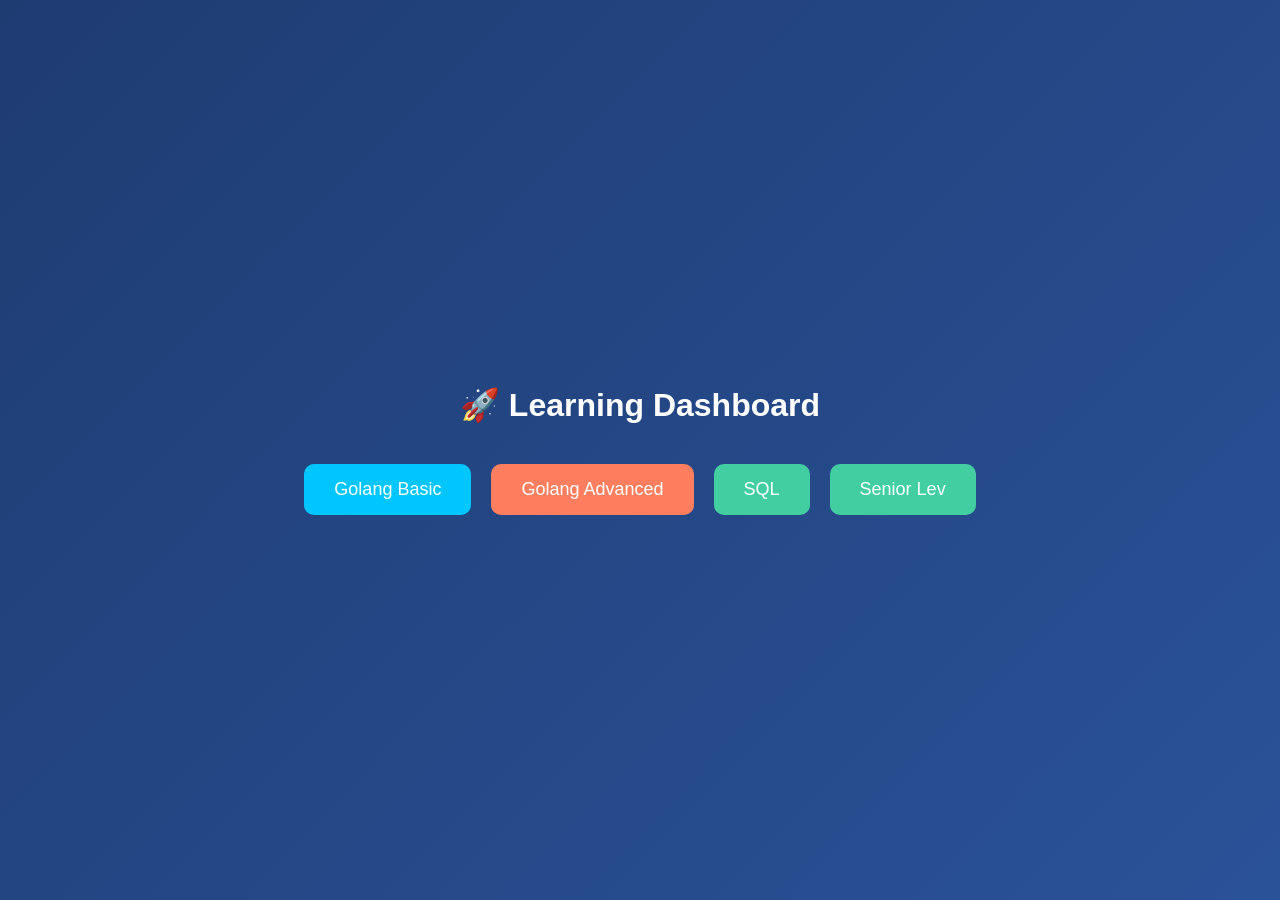
==== commit d802523a: "Update index.html" ====
--- a/index.html
+++ b/index.html
@@ -84,9 +84,13 @@
             <a href="les/sql.html" target="_blank" class="btn sql">
                 SQL
             </a>
+            
+            <a href="les/backend-admin.html" target="_blank" class="btn sql">
+                Senior Lev
+            </a>
         </div>
     </div>
 
 </body>
 
-</html>+</html>
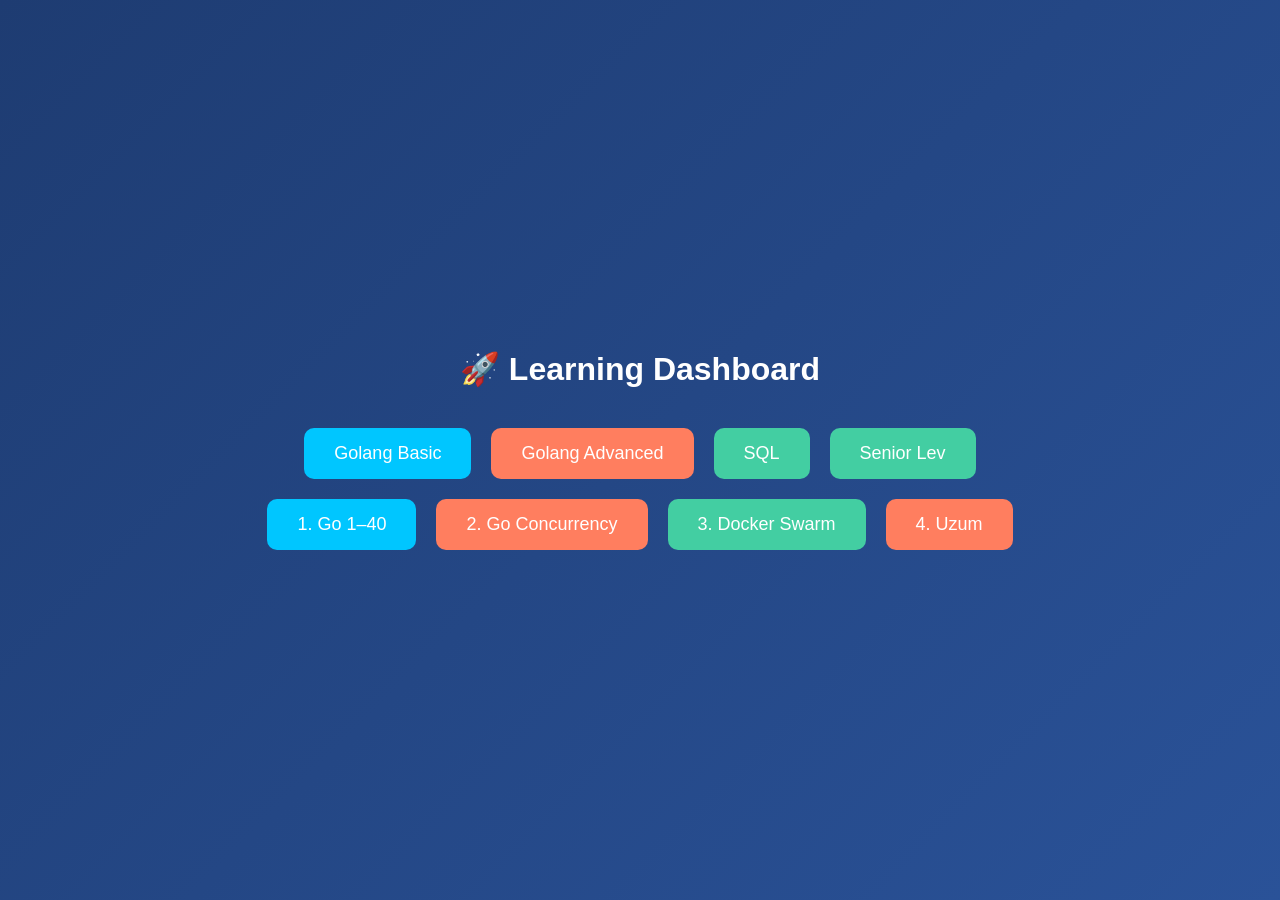
==== commit 68cf2e17: "add new" ====
--- a/index.html
+++ b/index.html
@@ -3,6 +3,7 @@
 
 <head>
     <meta charset="UTF-8">
+    <meta name="viewport" content="width=device-width, initial-scale=1">
     <title>Learning Hub</title>
     <style>
         * {
@@ -13,7 +14,8 @@
         }
 
         body {
-            height: 100vh;
+            min-height: 100vh;
+            padding: 20px;
             display: flex;
             justify-content: center;
             align-items: center;
@@ -32,8 +34,13 @@
 
         .buttons {
             display: flex;
+            flex-wrap: wrap;
             gap: 20px;
             justify-content: center;
+        }
+
+        .buttons + .buttons {
+            margin-top: 20px;
         }
 
         .btn {
@@ -89,6 +96,24 @@
                 Senior Lev
             </a>
         </div>
+
+        <div class="buttons">
+            <a href="new/1-go_1_40.html" target="_blank" class="btn basic">
+                1. Go 1–40
+            </a>
+
+            <a href="new/2-go_concurrency.html" target="_blank" class="btn advanced">
+                2. Go Concurrency
+            </a>
+
+            <a href="new/3-docker_swarm.html" target="_blank" class="btn sql">
+                3. Docker Swarm
+            </a>
+
+            <a href="new/4-uzum.html" target="_blank" class="btn advanced">
+                4. Uzum
+            </a>
+        </div>
     </div>
 
 </body>
